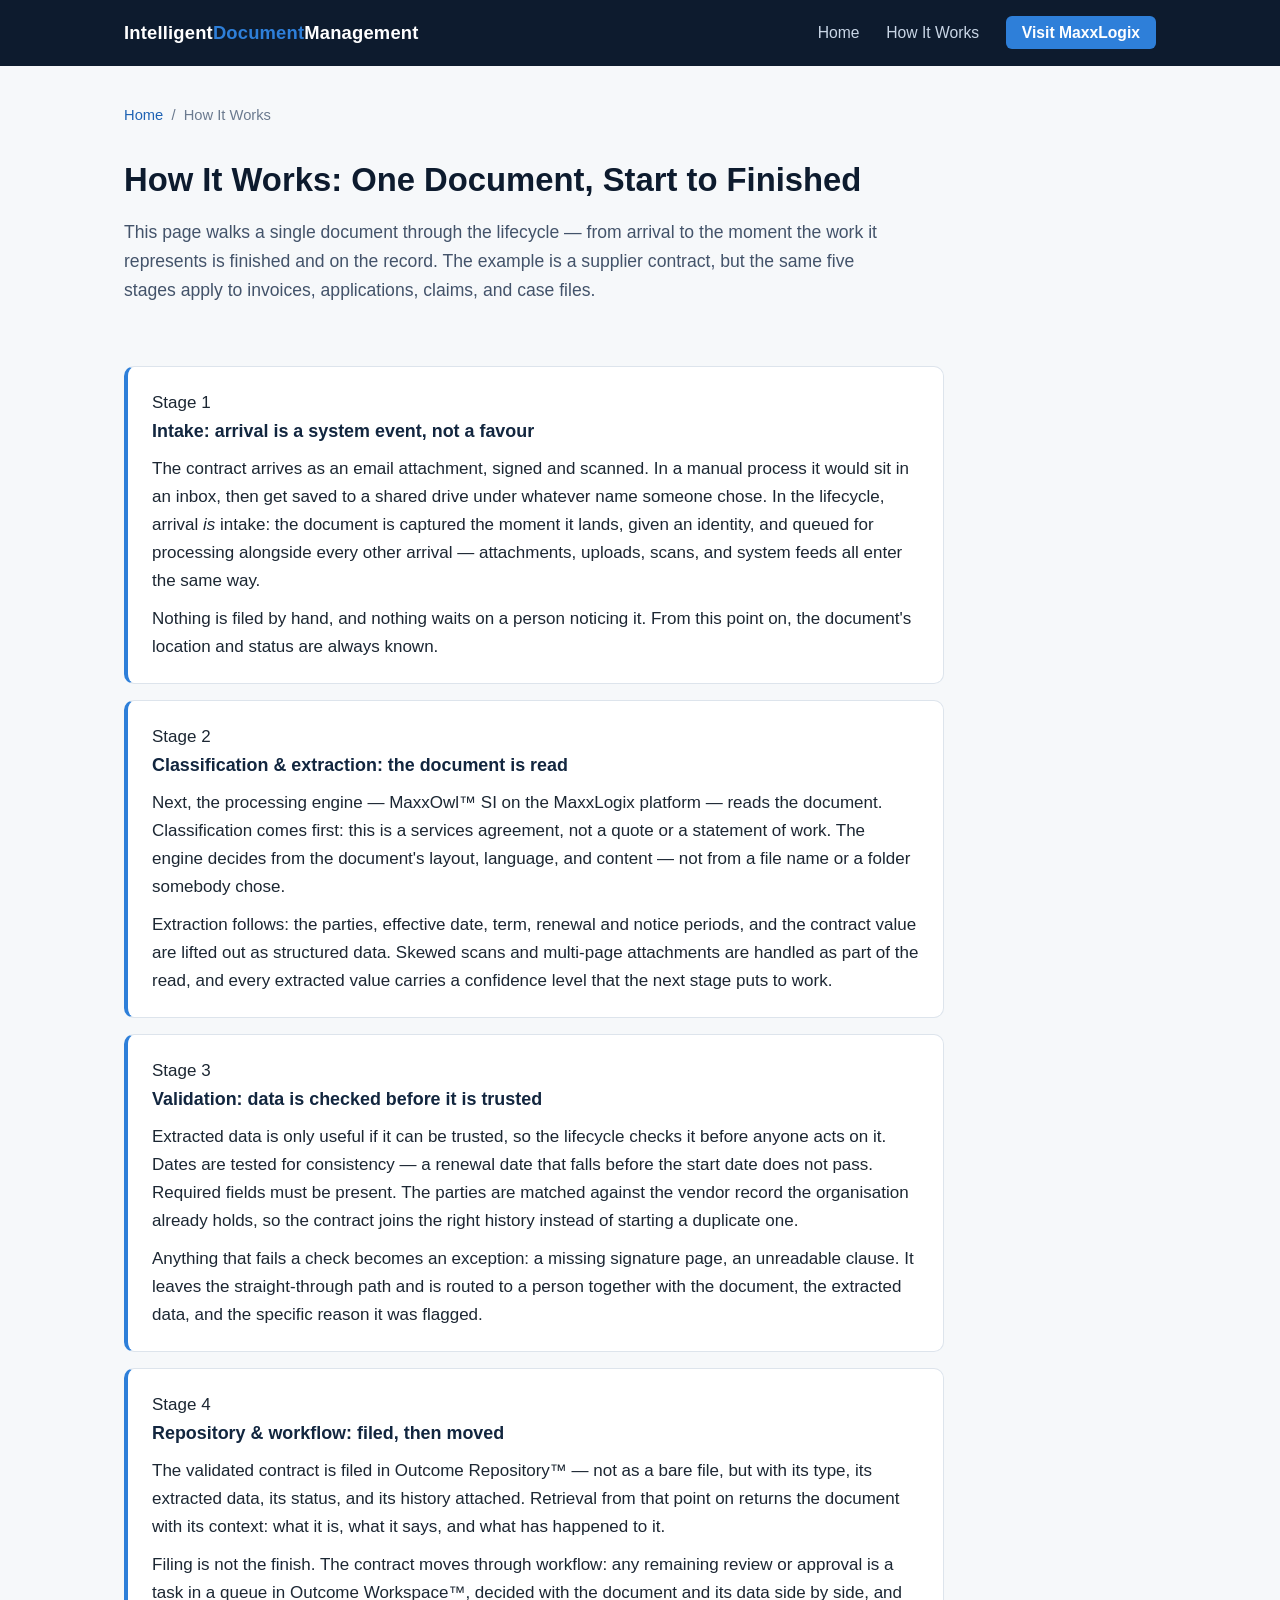
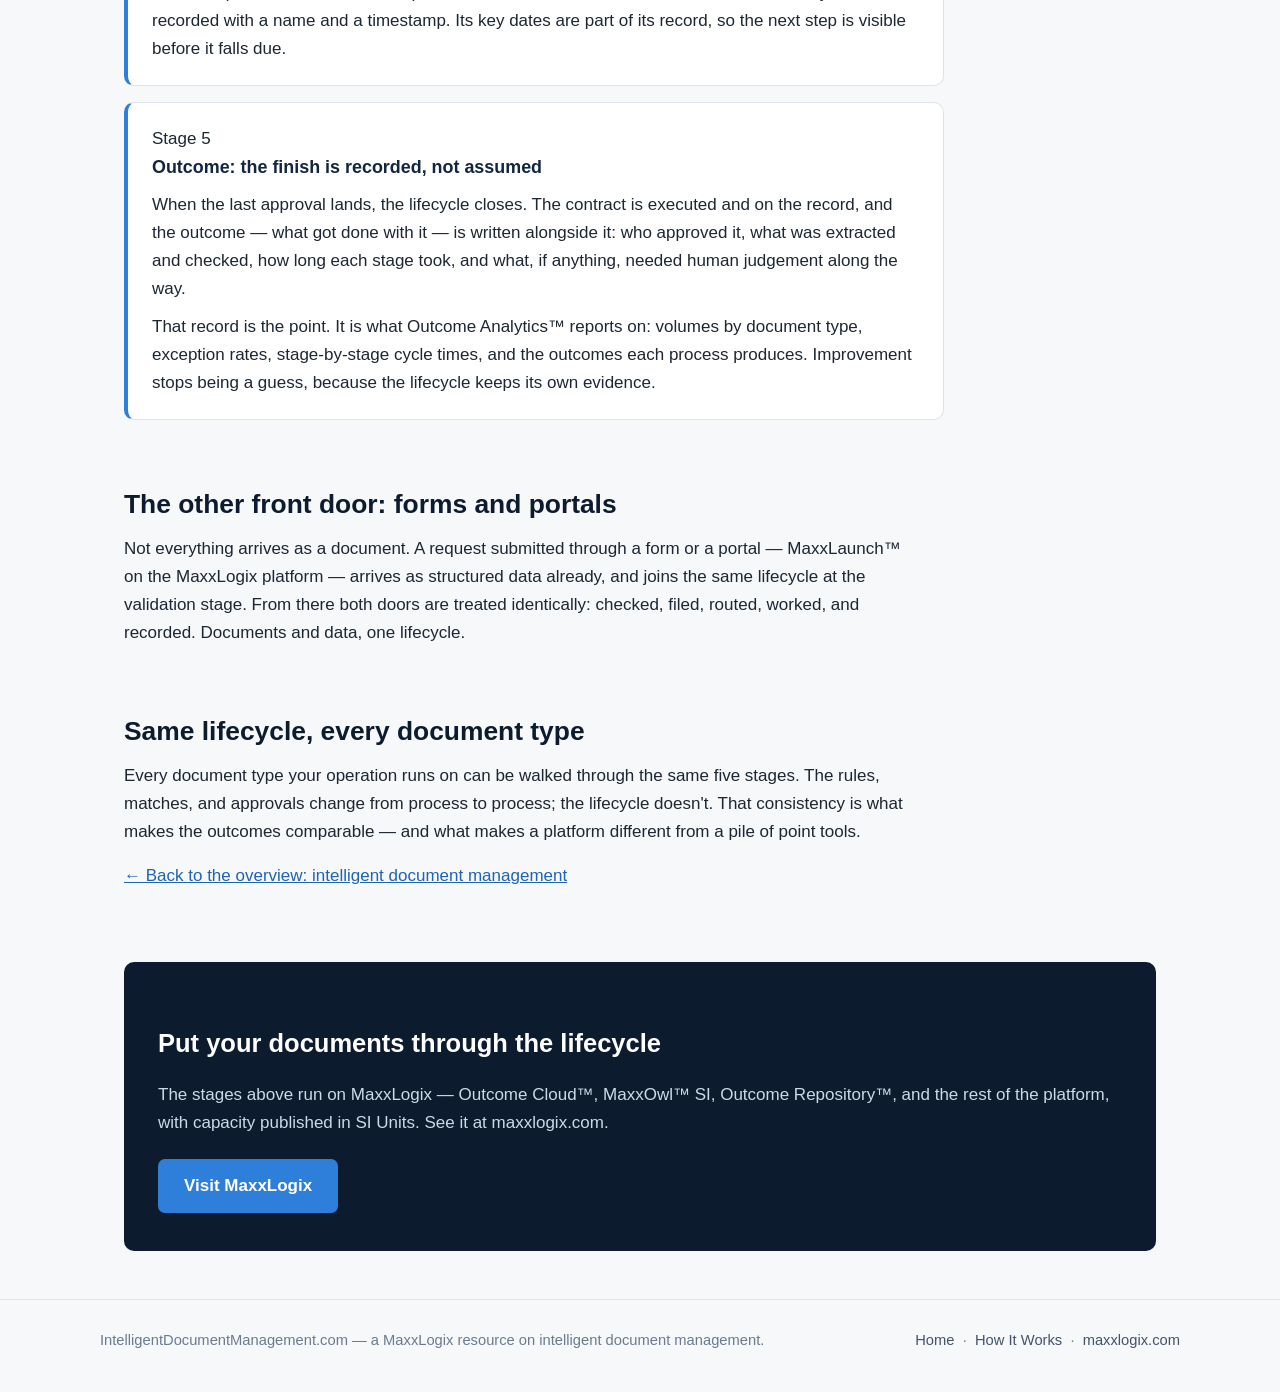
==== how-it-works.html @ 2f9897d3 "Add files via upload" ====
<!DOCTYPE html>
<html lang="en">
<head>
<meta charset="UTF-8">
<meta name="viewport" content="width=device-width, initial-scale=1.0">
<title>How It Works: The Document Lifecycle, Stage by Stage | Intelligent Document Management</title>
<meta name="description" content="A stage-by-stage walk-through of intelligent document management: intake, classification, extraction and validation, the governed repository and workflow, and the recorded outcome.">
<link rel="canonical" href="https://intelligentdocumentmanagement.com/how-it-works.html">
<meta property="og:type" content="article">
<meta property="og:site_name" content="Intelligent Document Management">
<meta property="og:title" content="How It Works: The Document Lifecycle, Stage by Stage">
<meta property="og:description" content="Follow one document through intake, classification, extraction and validation, the repository and workflow, and the recorded outcome — the lifecycle behind intelligent document management.">
<meta property="og:url" content="https://intelligentdocumentmanagement.com/how-it-works.html">
<meta name="twitter:card" content="summary">
<link rel="stylesheet" href="style.css">
</head>
<body>

<header class="site-header">
  <div class="header-inner">
    <a class="wordmark" href="index.html">Intelligent<span>Document</span>Management</a>
    <nav class="main-nav">
      <a href="index.html">Home</a>
      <a href="how-it-works.html">How It Works</a>
      <a class="nav-cta" href="https://maxxlogix.com">Visit MaxxLogix</a>
    </nav>
  </div>
</header>

<main>

  <p class="crumb"><a href="index.html">Home</a> &nbsp;/&nbsp; How It Works</p>

  <div class="page-head">
    <h1>How It Works: One Document, Start to Finished</h1>
    <p class="lede">This page walks a single document through the lifecycle — from arrival to the moment the work it represents is finished and on the record. The example is a supplier contract, but the same five stages apply to invoices, applications, claims, and case files.</p>
  </div>

  <section>
    <div class="stage-list">

      <div class="stage-block">
        <span class="step">Stage 1</span>
        <h3>Intake: arrival is a system event, not a favour</h3>
        <p>The contract arrives as an email attachment, signed and scanned. In a manual process it would sit in an inbox, then get saved to a shared drive under whatever name someone chose. In the lifecycle, arrival <em>is</em> intake: the document is captured the moment it lands, given an identity, and queued for processing alongside every other arrival — attachments, uploads, scans, and system feeds all enter the same way.</p>
        <p>Nothing is filed by hand, and nothing waits on a person noticing it. From this point on, the document's location and status are always known.</p>
      </div>

      <div class="stage-block">
        <span class="step">Stage 2</span>
        <h3>Classification &amp; extraction: the document is read</h3>
        <p>Next, the processing engine — MaxxOwl&trade; SI on the MaxxLogix platform — reads the document. Classification comes first: this is a services agreement, not a quote or a statement of work. The engine decides from the document's layout, language, and content — not from a file name or a folder somebody chose.</p>
        <p>Extraction follows: the parties, effective date, term, renewal and notice periods, and the contract value are lifted out as structured data. Skewed scans and multi-page attachments are handled as part of the read, and every extracted value carries a confidence level that the next stage puts to work.</p>
      </div>

      <div class="stage-block">
        <span class="step">Stage 3</span>
        <h3>Validation: data is checked before it is trusted</h3>
        <p>Extracted data is only useful if it can be trusted, so the lifecycle checks it before anyone acts on it. Dates are tested for consistency — a renewal date that falls before the start date does not pass. Required fields must be present. The parties are matched against the vendor record the organisation already holds, so the contract joins the right history instead of starting a duplicate one.</p>
        <p>Anything that fails a check becomes an exception: a missing signature page, an unreadable clause. It leaves the straight-through path and is routed to a person together with the document, the extracted data, and the specific reason it was flagged.</p>
      </div>

      <div class="stage-block">
        <span class="step">Stage 4</span>
        <h3>Repository &amp; workflow: filed, then moved</h3>
        <p>The validated contract is filed in Outcome Repository&trade; — not as a bare file, but with its type, its extracted data, its status, and its history attached. Retrieval from that point on returns the document with its context: what it is, what it says, and what has happened to it.</p>
        <p>Filing is not the finish. The contract moves through workflow: any remaining review or approval is a task in a queue in Outcome Workspace&trade;, decided with the document and its data side by side, and recorded with a name and a timestamp. Its key dates are part of its record, so the next step is visible before it falls due.</p>
      </div>

      <div class="stage-block">
        <span class="step">Stage 5</span>
        <h3>Outcome: the finish is recorded, not assumed</h3>
        <p>When the last approval lands, the lifecycle closes. The contract is executed and on the record, and the outcome — what got done with it — is written alongside it: who approved it, what was extracted and checked, how long each stage took, and what, if anything, needed human judgement along the way.</p>
        <p>That record is the point. It is what Outcome Analytics&trade; reports on: volumes by document type, exception rates, stage-by-stage cycle times, and the outcomes each process produces. Improvement stops being a guess, because the lifecycle keeps its own evidence.</p>
      </div>

    </div>
  </section>

  <section>
    <h2>The other front door: forms and portals</h2>
    <p class="narrow">Not everything arrives as a document. A request submitted through a form or a portal — MaxxLaunch&trade; on the MaxxLogix platform — arrives as structured data already, and joins the same lifecycle at the validation stage. From there both doors are treated identically: checked, filed, routed, worked, and recorded. Documents and data, one lifecycle.</p>
  </section>

  <section>
    <h2>Same lifecycle, every document type</h2>
    <p class="narrow">Every document type your operation runs on can be walked through the same five stages. The rules, matches, and approvals change from process to process; the lifecycle doesn't. That consistency is what makes the outcomes comparable — and what makes a platform different from a pile of point tools.</p>
    <p class="narrow"><a href="index.html">&larr; Back to the overview: intelligent document management</a></p>
  </section>

  <div class="cta-band">
    <h2>Put your documents through the lifecycle</h2>
    <p>The stages above run on MaxxLogix — Outcome Cloud&trade;, MaxxOwl&trade; SI, Outcome Repository&trade;, and the rest of the platform, with capacity published in SI Units. See it at maxxlogix.com.</p>
    <a class="btn" href="https://maxxlogix.com">Visit MaxxLogix</a>
  </div>

</main>

<footer class="site-footer">
  <div class="footer-inner">
    <span>IntelligentDocumentManagement.com — a MaxxLogix resource on intelligent document management.</span>
    <span><a href="index.html">Home</a> &nbsp;·&nbsp; <a href="how-it-works.html">How It Works</a> &nbsp;·&nbsp; <a href="https://maxxlogix.com">maxxlogix.com</a></span>
  </div>
</footer>

</body>
</html>
---- style.css ----
/* Intelligent Document Management — microsite styles
   Palette: deep navy / slate with a single steel-blue accent.
   No external assets. System font stack only. */

:root {
  --navy: #0d1b2e;
  --navy-2: #12263f;
  --slate: #43536a;
  --slate-light: #6b7a8f;
  --ink: #1c2733;
  --bg: #f6f8fa;
  --card: #ffffff;
  --line: #dde4ec;
  --accent: #2e7fd9;
  --accent-dark: #1f63b4;
  --radius: 10px;
}

* { box-sizing: border-box; }

html { scroll-behavior: smooth; }

body {
  margin: 0;
  font-family: -apple-system, BlinkMacSystemFont, "Segoe UI", Roboto,
    "Helvetica Neue", Arial, sans-serif;
  color: var(--ink);
  background: var(--bg);
  line-height: 1.65;
  font-size: 17px;
}

a { color: var(--accent-dark); }
a:hover { color: var(--accent); }

/* ---------- Header ---------- */
.site-header {
  background: var(--navy);
  color: #fff;
}
.header-inner {
  max-width: 1080px;
  margin: 0 auto;
  padding: 18px 24px;
  display: flex;
  flex-wrap: wrap;
  align-items: center;
  justify-content: space-between;
  gap: 12px;
}
.wordmark {
  color: #fff;
  text-decoration: none;
  font-weight: 700;
  font-size: 1.15rem;
  letter-spacing: 0.01em;
}
.wordmark span { color: var(--accent); }
.main-nav a {
  color: #c9d6e6;
  text-decoration: none;
  margin-left: 22px;
  font-size: 0.98rem;
}
.main-nav a:hover { color: #fff; }
.main-nav a.nav-cta {
  background: var(--accent);
  color: #fff;
  padding: 8px 16px;
  border-radius: 6px;
  font-weight: 600;
}
.main-nav a.nav-cta:hover { background: var(--accent-dark); }

/* ---------- Hero ---------- */
.hero {
  background: linear-gradient(160deg, var(--navy) 0%, var(--navy-2) 70%, #1a3a5c 100%);
  color: #fff;
  padding: 64px 24px 72px;
}
.hero-inner { max-width: 820px; margin: 0 auto; }
.hero .eyebrow {
  text-transform: uppercase;
  letter-spacing: 0.14em;
  font-size: 0.78rem;
  font-weight: 700;
  color: #8fc1f2;
  margin: 0 0 14px;
}
.hero h1 {
  font-size: 2.45rem;
  line-height: 1.18;
  margin: 0 0 18px;
  font-weight: 750;
}
.hero p.lede {
  font-size: 1.16rem;
  color: #d7e3f0;
  margin: 0 0 28px;
  max-width: 680px;
}
.btn {
  display: inline-block;
  background: var(--accent);
  color: #fff;
  text-decoration: none;
  font-weight: 600;
  padding: 13px 26px;
  border-radius: 7px;
  margin-right: 12px;
}
.btn:hover { background: var(--accent-dark); color: #fff; }
.btn.ghost {
  background: transparent;
  border: 1px solid #7d97b5;
  color: #e6eef7;
}
.btn.ghost:hover { border-color: #fff; color: #fff; }

/* ---------- Layout ---------- */
main { max-width: 1080px; margin: 0 auto; padding: 0 24px; }
section { padding: 44px 0 8px; }
section h2 {
  font-size: 1.65rem;
  line-height: 1.25;
  color: var(--navy);
  margin: 0 0 14px;
}
section h3 { color: var(--navy-2); margin: 0 0 8px; font-size: 1.12rem; }
section p { max-width: 780px; margin: 0 0 16px; }
.narrow { max-width: 780px; }

/* ---------- Stage / card grids ---------- */
.grid {
  display: grid;
  grid-template-columns: repeat(auto-fit, minmax(230px, 1fr));
  gap: 18px;
  margin: 22px 0 10px;
}
.card {
  background: var(--card);
  border: 1px solid var(--line);
  border-radius: var(--radius);
  padding: 22px 20px;
}
.card .step {
  display: inline-block;
  font-size: 0.75rem;
  font-weight: 700;
  letter-spacing: 0.1em;
  text-transform: uppercase;
  color: var(--accent-dark);
  background: #e8f1fb;
  border-radius: 20px;
  padding: 3px 11px;
  margin-bottom: 10px;
}
.card p { margin: 0; font-size: 0.98rem; color: var(--slate); }
.card h3 { margin-bottom: 6px; }
.card a { font-weight: 600; text-decoration: none; }
.card a:hover { text-decoration: underline; }

/* ---------- Deep-dive stage list (how it works) ---------- */
.stage-list { max-width: 820px; }
.stage-block {
  background: var(--card);
  border: 1px solid var(--line);
  border-left: 4px solid var(--accent);
  border-radius: var(--radius);
  padding: 22px 24px;
  margin-bottom: 16px;
}
.stage-block p { margin: 0 0 10px; }
.stage-block p:last-child { margin-bottom: 0; }

/* ---------- FAQ ---------- */
.faq-item {
  background: var(--card);
  border: 1px solid var(--line);
  border-radius: var(--radius);
  padding: 20px 22px;
  margin-bottom: 14px;
  max-width: 820px;
}
.faq-item h3 { margin-bottom: 6px; }
.faq-item p { margin: 0; color: var(--slate); }

/* ---------- CTA band ---------- */
.cta-band {
  background: var(--navy);
  color: #fff;
  border-radius: var(--radius);
  padding: 38px 34px;
  margin: 48px 0;
  text-align: left;
}
.cta-band h2 { color: #fff; margin-bottom: 10px; }
.cta-band p { color: #ccd9e8; margin-bottom: 22px; }

/* ---------- Footer ---------- */
.site-footer {
  border-top: 1px solid var(--line);
  margin-top: 24px;
  padding: 28px 24px 40px;
  color: var(--slate-light);
  font-size: 0.92rem;
}
.footer-inner {
  max-width: 1080px;
  margin: 0 auto;
  display: flex;
  flex-wrap: wrap;
  gap: 10px 28px;
  justify-content: space-between;
}
.site-footer a { color: var(--slate); text-decoration: none; }
.site-footer a:hover { text-decoration: underline; }

/* ---------- Breadcrumb (subpage) ---------- */
.crumb { padding: 22px 0 0; font-size: 0.92rem; color: var(--slate-light); }
.crumb a { text-decoration: none; }
.crumb a:hover { text-decoration: underline; }
.page-head { padding-top: 18px; }
.page-head h1 { font-size: 2.05rem; color: var(--navy); line-height: 1.22; margin: 0 0 12px; }
.page-head p.lede { font-size: 1.1rem; color: var(--slate); max-width: 760px; }

/* ---------- Responsive ---------- */
@media (max-width: 640px) {
  body { font-size: 16px; }
  .hero { padding: 44px 20px 52px; }
  .hero h1 { font-size: 1.85rem; }
  .page-head h1 { font-size: 1.6rem; }
  section h2 { font-size: 1.4rem; }
  .main-nav a { margin-left: 14px; }
  .btn { display: block; text-align: center; margin: 0 0 10px; }
  .cta-band { padding: 28px 22px; }
}
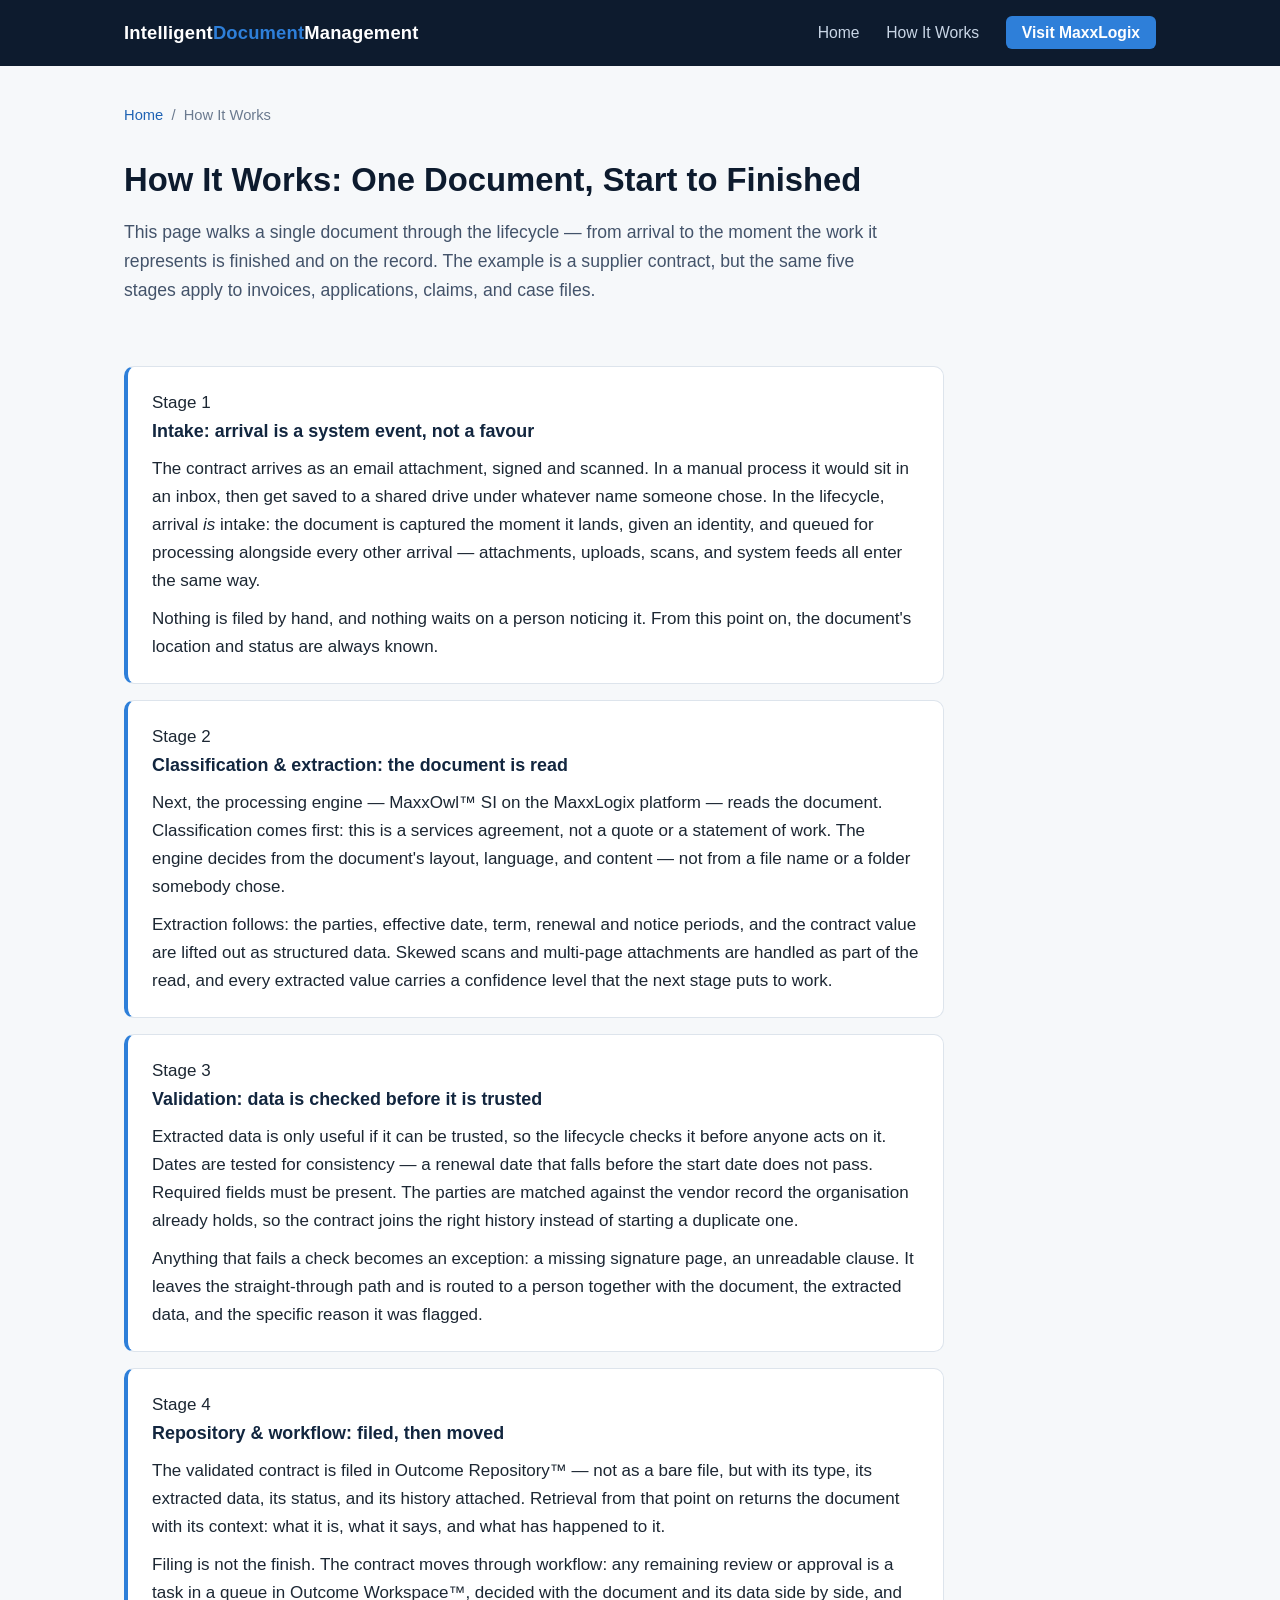
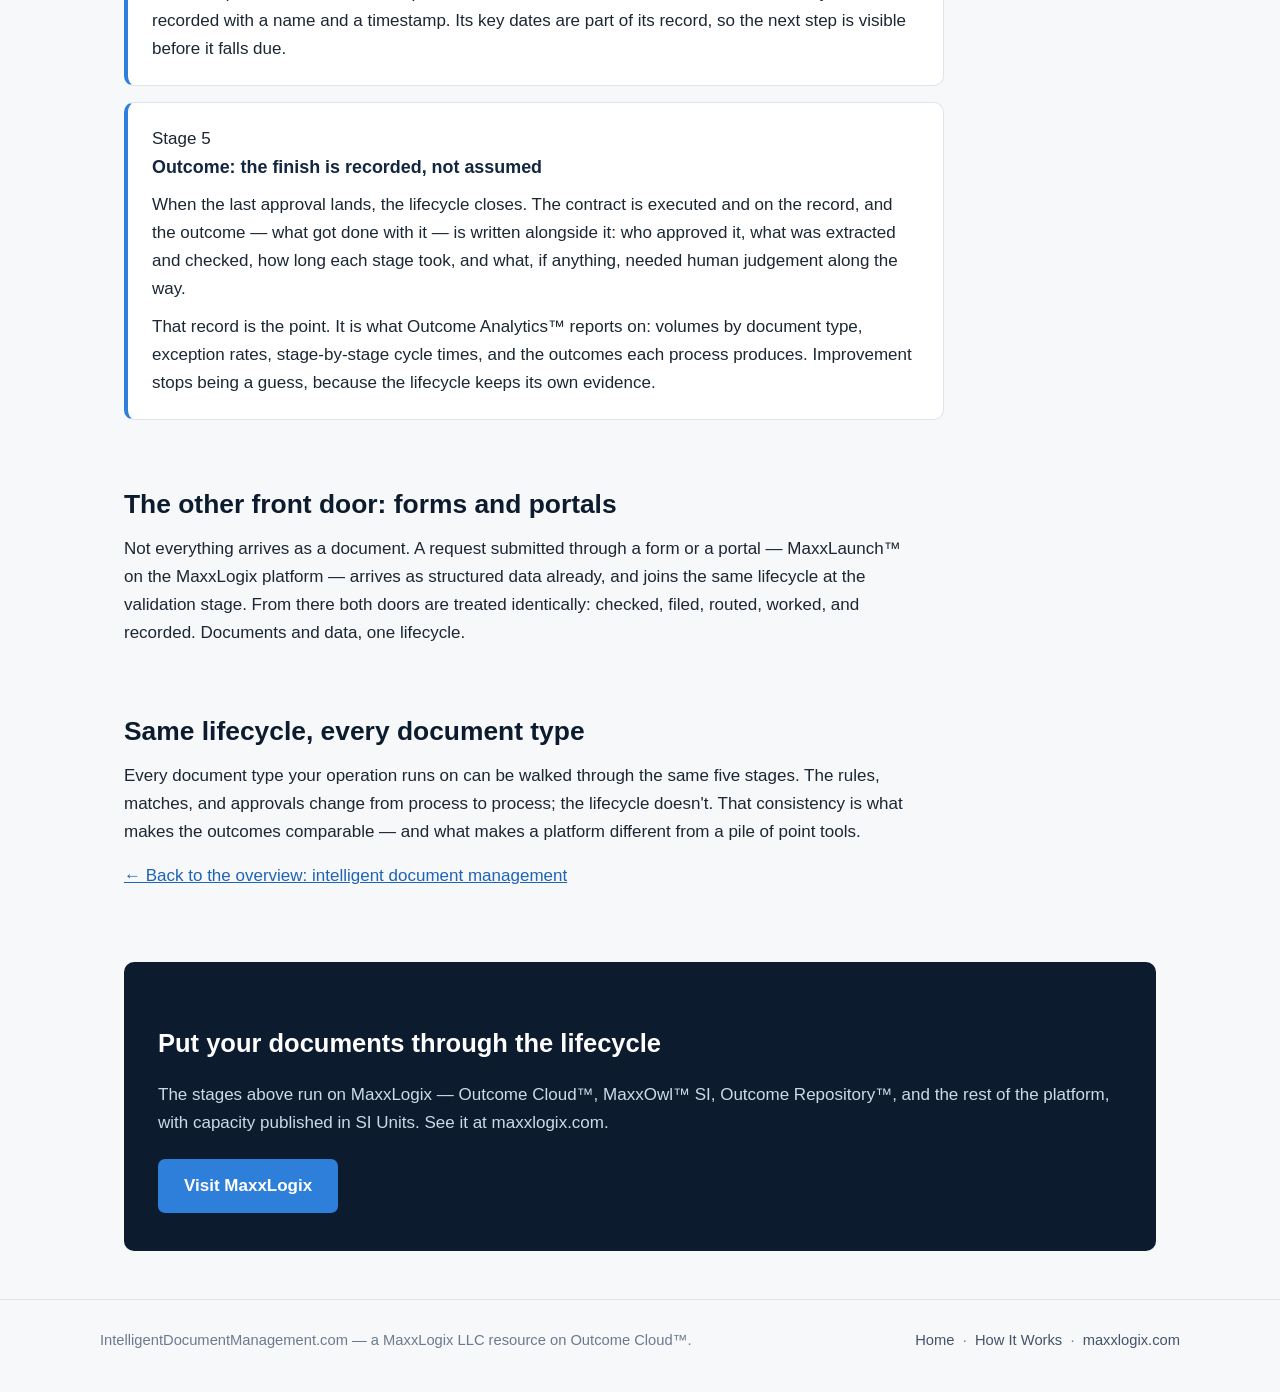
==== commit 5c289098: "Update footer attribution to MaxxLogix LLC resource on Outcome Cloud" ====
--- a/how-it-works.html
+++ b/how-it-works.html
@@ -98,7 +98,7 @@
 
 <footer class="site-footer">
   <div class="footer-inner">
-    <span>IntelligentDocumentManagement.com — a MaxxLogix resource on intelligent document management.</span>
+    <span>IntelligentDocumentManagement.com — a MaxxLogix LLC resource on Outcome Cloud&trade;.</span>
     <span><a href="index.html">Home</a> &nbsp;·&nbsp; <a href="how-it-works.html">How It Works</a> &nbsp;·&nbsp; <a href="https://maxxlogix.com">maxxlogix.com</a></span>
   </div>
 </footer>
